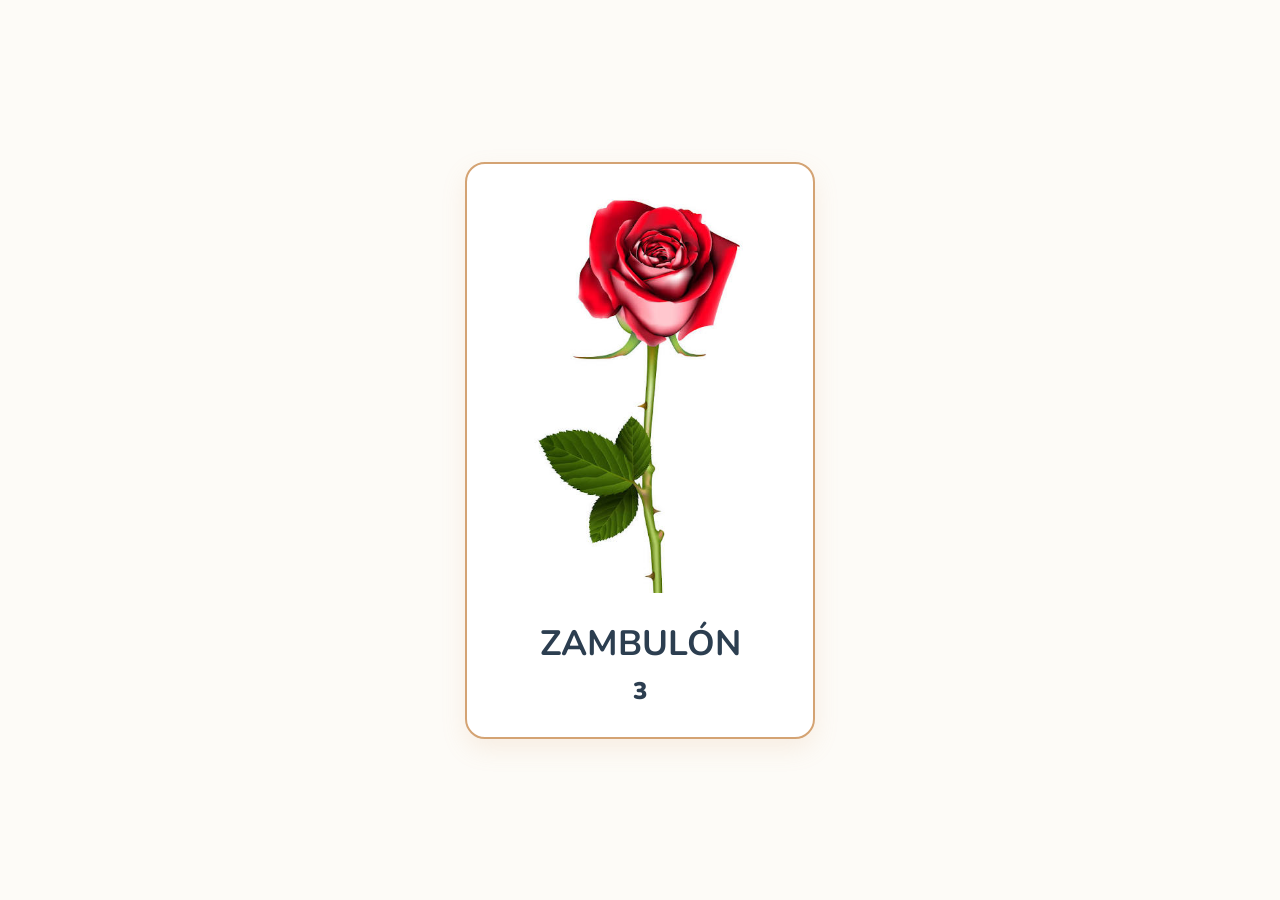
==== zabulon.html @ 00a6b393 "1V" ====
<!DOCTYPE html>
<html lang="es">
<head>
    <meta charset="UTF-8">
    <meta name="viewport" content="width=device-width, initial-scale=1.0">
    <title>ZAMBULÓN</title>
    <!-- Fuente acogedora -->
    <link href="https://fonts.googleapis.com/css2?family=Nunito:wght@400;600;700&display=swap" rel="stylesheet">
    <link rel="stylesheet" href="styles.css">
</head>
<body>

    <div class="tarjeta-perfil">
        <div class="contenedor-foto">
            <!-- Recuerda colocar el nombre exacto de tu archivo, por ejemplo: rosa.jpg -->
            <img src="media/rosa.jpg" alt="Rosa Completa" class="foto-completa">
        </div>
        
        <h1 class="nombre">ZAMBULÓN</h1>
        <p class="numero">3</p>
    </div>

</body>
</html>
---- styles.css ----
/* Reset básico */
        * {
            box-sizing: border-box;
            margin: 0;
            padding: 0;
        }

        body {
            /* Fondo blanco roto/crema muy suave para calidez */
            background-color: #FDFBF7; 
            font-family: 'Nunito', sans-serif;
            display: flex;
            justify-content: center;
            align-items: center;
            min-height: 100vh;
            padding: 20px;
        }

        /* Contenedor principal estilizado */
        .tarjeta-perfil {
            background-color: #FFFFFF;
            text-align: center;
            padding: 30px;
            border-radius: 20px;
            /* Sombra suave y borde dorado fino para un toque elegante y acogedor */
            box-shadow: 0 10px 25px rgba(212, 163, 115, 0.15);
            border: 2px solid #D4A373; /* Tono arena/dorado suave */
            max-width: 350px; /* Ancho controlado */
            width: 100%;
        }

        /* Contenedor para la imagen completa */
        .contenedor-foto {
            width: 100%;
            height: 400px; 
            margin-bottom: 25px;
            display: flex;
            justify-content: center;
            align-items: center;
            overflow: hidden; 
        }

        /* Estilos de la imagen para que se vea completa */
        .foto-completa {
            max-width: 100%;
            max-height: 100%;
            object-fit: contain; 
        }

        /* Texto principal (Nombre) - Tamaño aumentado */
        .nombre {
            font-size: 2.2rem; /* Aumentado considerablemente */
            font-weight: 700;
            color: #2C3E50; 
            margin-bottom: 8px;
        }

        /* Texto secundario (Número) - Tamaño aumentado */
        .numero {
            font-size: 1.5rem; /* Aumentado considerablemente */
            font-weight: 1000;
            color: #2C3E50; 
        }

        /* Diseño responsivo para pantallas pequeñas */
        @media (max-width: 400px) {
            .tarjeta-perfil {
                padding: 20px;
            }
            .contenedor-foto {
                height: 300px; 
            }
            .nombre {
                font-size: 1.8rem; /* Ajuste proporcional para móviles */
            }
            .numero {
                font-size: 1.3rem; /* Ajuste proporcional para móviles */
            }
        }
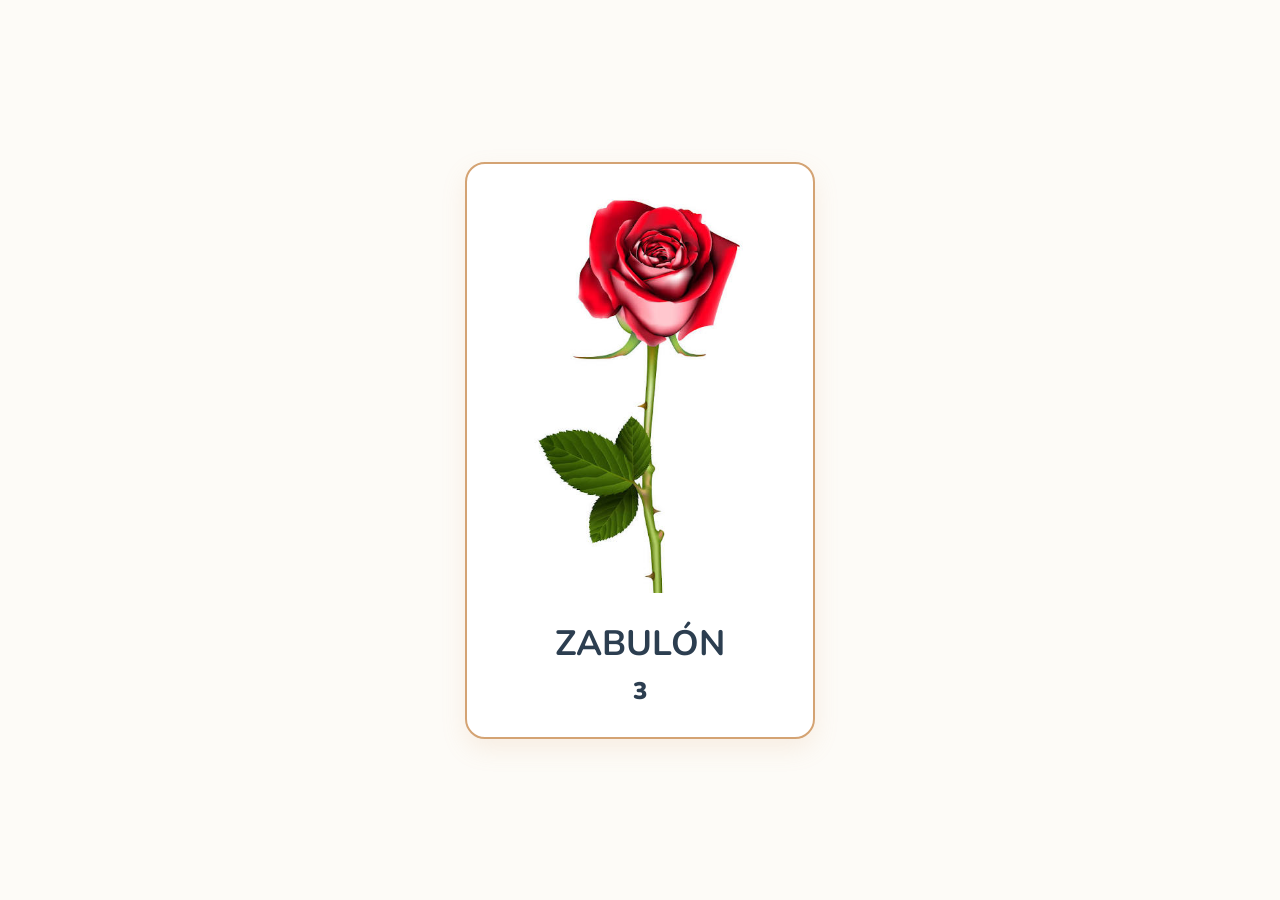
==== commit 343cf733: "Update zabulon.html" ====
--- a/zabulon.html
+++ b/zabulon.html
@@ -3,7 +3,7 @@
 <head>
     <meta charset="UTF-8">
     <meta name="viewport" content="width=device-width, initial-scale=1.0">
-    <title>ZAMBULÓN</title>
+    <title>ZABULÓN</title>
     <!-- Fuente acogedora -->
     <link href="https://fonts.googleapis.com/css2?family=Nunito:wght@400;600;700&display=swap" rel="stylesheet">
     <link rel="stylesheet" href="styles.css">
@@ -16,7 +16,7 @@
             <img src="media/rosa.jpg" alt="Rosa Completa" class="foto-completa">
         </div>
         
-        <h1 class="nombre">ZAMBULÓN</h1>
+        <h1 class="nombre">ZABULÓN</h1>
         <p class="numero">3</p>
     </div>
 
